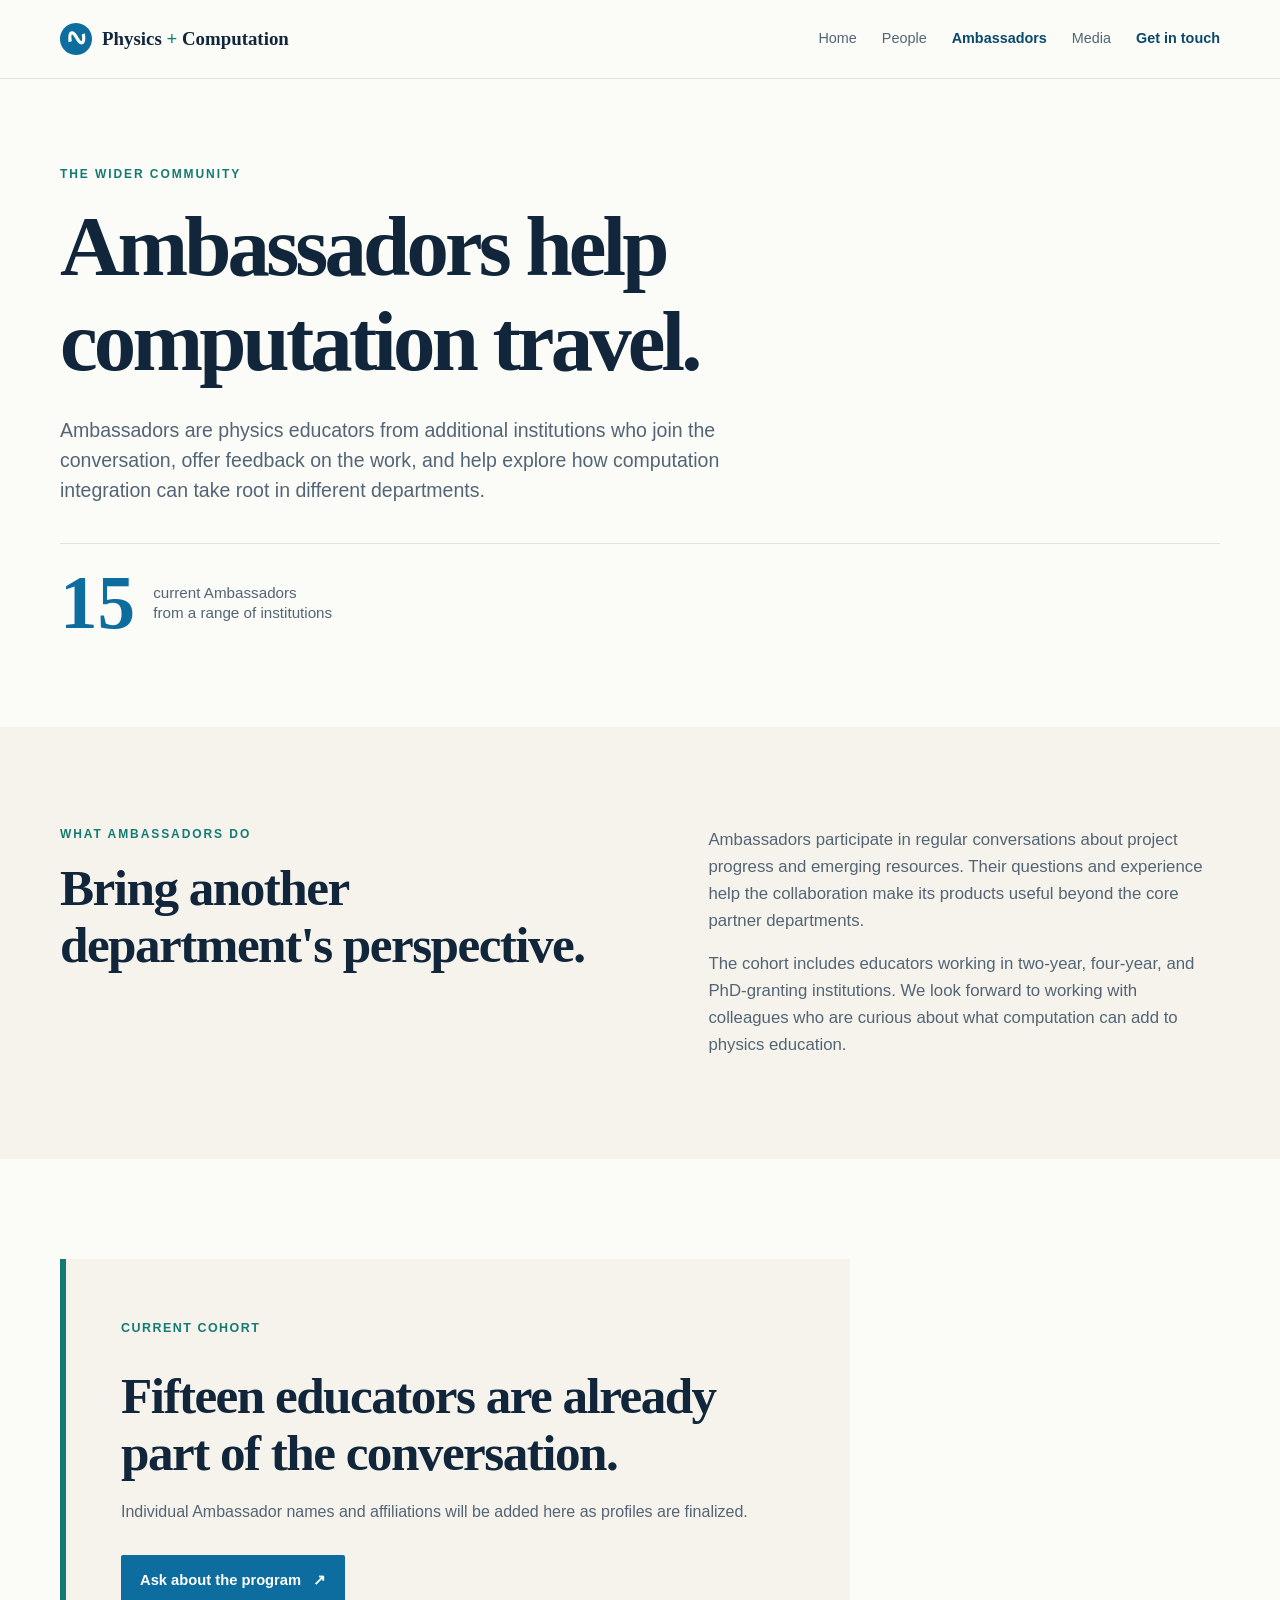
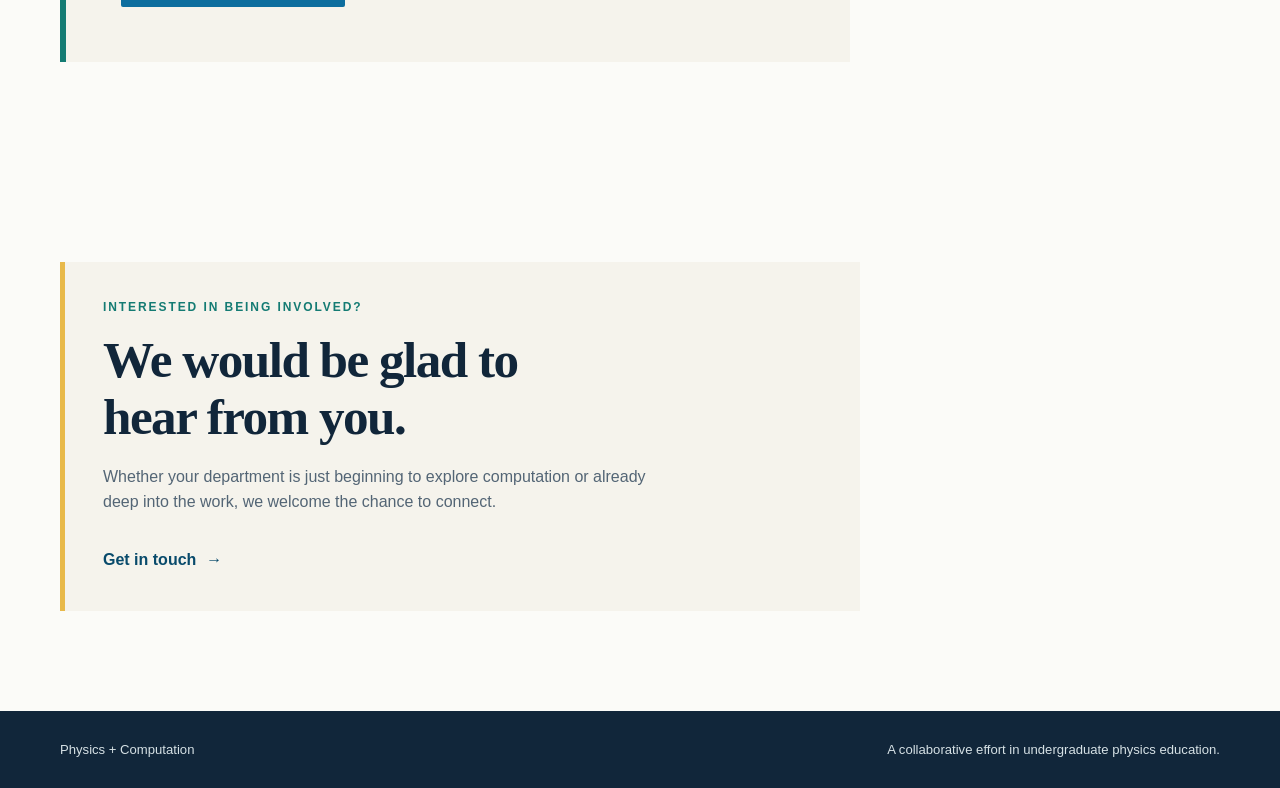
==== ambassadors.html @ f2058ac7 "Create Physics and Computation project website" ====
<!doctype html>
<html lang="en">
  <head>
    <meta charset="utf-8" />
    <meta name="viewport" content="width=device-width, initial-scale=1" />
    <meta name="description" content="Learn about the Ambassador cohort for the proposed Physics + Computation project." />
    <title>Ambassadors | Physics + Computation</title>
    <link rel="icon" href="favicon.svg" type="image/svg+xml" />
    <link rel="stylesheet" href="styles.css" />
  </head>
  <body>
    <header class="site-header">
      <div class="container nav-wrap">
        <a class="wordmark" href="index.html" aria-label="Physics and Computation home">
          <span class="wordmark-mark" aria-hidden="true">∿</span>
          <span>Physics <em>+</em> Computation</span>
        </a>
        <nav class="site-nav" aria-label="Primary navigation">
          <a href="index.html">Home</a>
          <a href="people.html">People</a>
          <a class="active" href="ambassadors.html">Ambassadors</a>
          <a href="media.html">Media</a>
          <a class="nav-contact" href="contact.html">Get in touch</a>
        </nav>
      </div>
    </header>

    <main>
      <section class="page-hero container ambassador-hero">
        <p class="eyebrow">The wider community</p>
        <h1>Ambassadors help computation travel.</h1>
        <p class="page-lede">Ambassadors are physics educators from additional institutions who join the conversation, offer feedback on the work, and help explore how computation integration can take root in different departments.</p>
        <div class="stat-line"><strong>15</strong><span>current Ambassadors<br />from a range of institutions</span></div>
      </section>

      <section class="section section-soft">
        <div class="container split-intro">
          <div>
            <p class="eyebrow">What Ambassadors do</p>
            <h2>Bring another department's perspective.</h2>
          </div>
          <div class="intro-copy">
            <p>Ambassadors participate in regular conversations about project progress and emerging resources. Their questions and experience help the collaboration make its products useful beyond the core partner departments.</p>
            <p>The cohort includes educators working in two-year, four-year, and PhD-granting institutions. We look forward to working with colleagues who are curious about what computation can add to physics education.</p>
          </div>
        </div>
      </section>

      <section class="section container">
        <div class="ambassador-panel">
          <span class="card-number">Current cohort</span>
          <h2>Fifteen educators are already part of the conversation.</h2>
          <p>Individual Ambassador names and affiliations will be added here as profiles are finalized.</p>
          <a class="button button-primary" href="contact.html">Ask about the program <span aria-hidden="true">↗</span></a>
        </div>
      </section>

      <section class="section container callout-section single-callout">
        <div class="callout callout-accent">
          <p class="eyebrow">Interested in being involved?</p>
          <h2>We would be glad to hear from you.</h2>
          <p>Whether your department is just beginning to explore computation or already deep into the work, we welcome the chance to connect.</p>
          <a class="text-link" href="contact.html">Get in touch <span aria-hidden="true">→</span></a>
        </div>
      </section>
    </main>

    <footer class="site-footer">
      <div class="container footer-wrap">
        <p>Physics + Computation</p>
        <p>A collaborative effort in undergraduate physics education.</p>
      </div>
    </footer>
  </body>
</html>
---- styles.css ----
:root {
  --ink: #11263a;
  --muted: #536575;
  --blue: #0d6d9e;
  --blue-deep: #084a6b;
  --teal: #147b73;
  --cream: #f5f3ec;
  --paper: #fbfbf8;
  --line: #dbe2e2;
  --gold: #e8b94a;
  --max: 1160px;
}

* { box-sizing: border-box; }

html { scroll-behavior: smooth; }

body {
  margin: 0;
  color: var(--ink);
  background: var(--paper);
  font-family: Arial, Helvetica, sans-serif;
  font-size: 16px;
  line-height: 1.6;
}

a { color: inherit; }

.container {
  width: min(var(--max), calc(100% - 48px));
  margin: 0 auto;
}

.site-header {
  position: relative;
  z-index: 2;
  background: rgba(251, 251, 248, 0.96);
  border-bottom: 1px solid var(--line);
}

.nav-wrap {
  display: flex;
  align-items: center;
  justify-content: space-between;
  gap: 32px;
  min-height: 78px;
}

.wordmark {
  display: inline-flex;
  align-items: center;
  gap: 10px;
  color: var(--ink);
  font-family: Georgia, "Times New Roman", serif;
  font-size: 1.18rem;
  font-weight: 700;
  text-decoration: none;
  white-space: nowrap;
}

.wordmark em { color: var(--teal); font-style: normal; }

.wordmark-mark {
  display: grid;
  width: 32px;
  height: 32px;
  place-items: center;
  color: var(--paper);
  background: var(--blue);
  border-radius: 50%;
  font-family: Georgia, "Times New Roman", serif;
  font-size: 1.7rem;
  line-height: 1;
  transform: rotate(-18deg);
}

.site-nav { display: flex; align-items: center; gap: 25px; font-size: 0.9rem; }
.site-nav a { color: var(--muted); text-decoration: none; }
.site-nav a:hover, .site-nav a.active { color: var(--blue-deep); }
.site-nav a.active { font-weight: 700; }
.site-nav .nav-contact { color: var(--blue-deep); font-weight: 700; }

.hero {
  display: grid;
  grid-template-columns: minmax(0, 1.05fr) minmax(360px, 0.95fr);
  align-items: center;
  gap: 72px;
  min-height: 610px;
  padding-top: 78px;
  padding-bottom: 88px;
}

.eyebrow {
  margin: 0 0 16px;
  color: var(--teal);
  font-size: 0.75rem;
  font-weight: 700;
  letter-spacing: 0.16em;
  line-height: 1.3;
  text-transform: uppercase;
}

h1, h2, h3, p { margin-top: 0; }
h1, h2, h3 { font-family: Georgia, "Times New Roman", serif; line-height: 1.12; }
h1 { max-width: 720px; margin-bottom: 26px; font-size: clamp(3.35rem, 6vw, 5.7rem); letter-spacing: -0.045em; }
h2 { margin-bottom: 18px; font-size: clamp(2.15rem, 4vw, 3.6rem); letter-spacing: -0.03em; }
h3 { margin-bottom: 12px; font-size: 1.45rem; }

.hero-lede, .page-lede {
  max-width: 650px;
  color: var(--muted);
  font-size: 1.22rem;
  line-height: 1.55;
}

.hero-actions { display: flex; flex-wrap: wrap; align-items: center; gap: 22px; margin-top: 34px; }
.button {
  display: inline-flex;
  align-items: center;
  gap: 12px;
  padding: 13px 18px;
  border: 1px solid transparent;
  border-radius: 2px;
  font-size: 0.92rem;
  font-weight: 700;
  text-decoration: none;
  transition: transform 160ms ease, background 160ms ease, color 160ms ease;
}
.button:hover { transform: translateY(-2px); }
.button-primary { color: white; background: var(--blue); }
.button-primary:hover { background: var(--blue-deep); }
.button-light { color: var(--ink); background: var(--gold); }
.button-light:hover { background: #f0c969; }
.text-link { display: inline-flex; align-items: center; gap: 10px; color: var(--blue-deep); font-weight: 700; text-decoration: none; }
.text-link:hover { color: var(--teal); }

.hero-art {
  position: relative;
  min-height: 420px;
  overflow: hidden;
  background: var(--cream);
  border-radius: 50% 50% 5px 5px;
}
.hero-art-grid {
  position: absolute;
  inset: 16% 10% 12%;
  opacity: 0.64;
  background-image: linear-gradient(rgba(13, 109, 158, 0.14) 1px, transparent 1px), linear-gradient(90deg, rgba(13, 109, 158, 0.14) 1px, transparent 1px);
  background-size: 32px 32px;
  transform: perspective(420px) rotateX(53deg) rotateZ(-12deg) scale(1.2);
}
.hero-art-orbit { position: absolute; border: 1px solid var(--blue); border-radius: 50%; transform: rotate(-24deg); }
.orbit-one { width: 300px; height: 145px; top: 105px; left: 55px; }
.orbit-two { width: 335px; height: 180px; top: 124px; left: 30px; border-color: var(--teal); transform: rotate(38deg); }
.hero-art-dot { position: absolute; width: 13px; height: 13px; background: var(--gold); border: 3px solid var(--paper); border-radius: 50%; box-shadow: 0 0 0 1px var(--blue); }
.dot-one { top: 155px; right: 86px; }
.dot-two { top: 270px; left: 92px; background: var(--teal); }
.dot-three { bottom: 78px; right: 138px; }
.hero-art-label { position: absolute; right: 46px; bottom: 45px; color: var(--blue-deep); font-family: Georgia, "Times New Roman", serif; font-size: 1.35rem; line-height: 1.35; }

.section { padding-top: 100px; padding-bottom: 100px; }
.section-soft { background: var(--cream); }
.section-dark { color: white; background: var(--ink); }
.section-dark .eyebrow { color: var(--gold); }
.section-dark h2 { color: white; }
.split-intro, .impact-row, .media-summary-row { display: grid; grid-template-columns: minmax(0, 1fr) minmax(0, 0.9fr); gap: 80px; align-items: start; }
.split-intro h2, .impact-row h2, .media-summary-row h2 { max-width: 530px; }
.intro-copy, .impact-copy, .media-summary-row > div:last-child { color: var(--muted); font-size: 1.05rem; }
.intro-copy p:last-child, .impact-copy p:last-child { margin-bottom: 0; }
.section-dark .impact-copy { color: #d7e1e5; }
.section-heading { display: flex; align-items: end; justify-content: space-between; gap: 50px; margin-bottom: 42px; }
.section-heading h2 { max-width: 650px; margin-bottom: 0; }
.section-note { max-width: 320px; margin-bottom: 4px; color: var(--muted); font-size: 0.95rem; }
.compact-heading { align-items: start; }

.product-grid { display: grid; grid-template-columns: repeat(3, 1fr); gap: 18px; }
.product-card { min-height: 260px; padding: 28px; border-top: 3px solid var(--blue); background: white; box-shadow: 0 12px 32px rgba(17, 38, 58, 0.06); }
.product-card:nth-child(2) { border-top-color: var(--teal); }
.product-card:nth-child(3) { border-top-color: var(--gold); }
.product-card p, .institution-card p { margin-bottom: 0; color: var(--muted); }
.card-number { display: inline-block; margin-bottom: 28px; color: var(--teal); font-size: 0.78rem; font-weight: 700; letter-spacing: 0.12em; text-transform: uppercase; }
.section-dark .button { margin-top: 26px; }

.callout-section { display: grid; grid-template-columns: 1.15fr 0.85fr; gap: 18px; }
.callout, .summary-link { padding: 38px; background: var(--cream); }
.callout h2 { max-width: 480px; }
.callout p:not(.eyebrow), .summary-link h3 { max-width: 570px; color: var(--muted); }
.callout .text-link, .summary-link .text-link { margin-top: 16px; }
.summary-link { background: #e9f0ee; }
.summary-link h3 { color: var(--ink); font-size: 1.6rem; }
.single-callout { display: block; }
.single-callout .callout { max-width: 800px; }
.callout-accent { border-left: 5px solid var(--gold); }

.page-hero { padding-top: 88px; padding-bottom: 90px; }
.page-hero h1, .contact-hero h1 { max-width: 760px; font-size: clamp(3.1rem, 7vw, 5.3rem); }
.page-hero .page-lede { max-width: 660px; margin-bottom: 0; }

.leadership-grid { display: grid; grid-template-columns: repeat(3, 1fr); gap: 1px; overflow: hidden; background: var(--line); border: 1px solid var(--line); }
.leadership-item { min-height: 120px; padding: 22px; background: var(--paper); }
.leadership-item strong { display: block; margin-bottom: 5px; font-family: Georgia, "Times New Roman", serif; font-size: 1.12rem; }
.leadership-item span { display: block; color: var(--muted); font-size: 0.86rem; line-height: 1.4; }
.institution-grid { display: grid; grid-template-columns: repeat(3, 1fr); gap: 18px; }
.institution-card { min-height: 160px; padding: 24px; border: 1px solid var(--line); background: white; }
.institution-card h3 { font-size: 1.25rem; }
.institution-card p { font-size: 0.95rem; }

.stat-line { display: flex; align-items: center; gap: 18px; margin-top: 38px; padding-top: 25px; border-top: 1px solid var(--line); }
.stat-line strong { color: var(--blue); font-family: Georgia, "Times New Roman", serif; font-size: 4.7rem; line-height: 0.9; }
.stat-line span { color: var(--muted); font-size: 0.95rem; line-height: 1.35; }
.ambassador-panel { max-width: 790px; padding: 55px; background: var(--cream); border-left: 6px solid var(--teal); }
.ambassador-panel h2 { max-width: 600px; }
.ambassador-panel p { max-width: 640px; color: var(--muted); }
.ambassador-panel .button { margin-top: 14px; }

.media-empty { display: grid; grid-template-columns: 116px 1fr; gap: 36px; align-items: center; max-width: 850px; min-height: 280px; padding: 42px; border: 1px dashed #aebfc1; background: var(--cream); }
.media-empty-mark { display: grid; width: 92px; height: 92px; place-items: center; color: white; background: var(--blue); border-radius: 50%; font-size: 1.5rem; }
.media-empty h2 { margin-bottom: 13px; }
.media-empty p:not(.eyebrow) { max-width: 570px; margin-bottom: 0; color: var(--muted); }
.media-summary-row .button { margin-top: 20px; }

.contact-hero { min-height: 620px; padding-top: 120px; padding-bottom: 120px; }
.contact-hero .page-lede { max-width: 650px; }
.contact-email { display: inline-flex; gap: 16px; align-items: center; margin-top: 28px; padding-bottom: 6px; border-bottom: 2px solid var(--gold); color: var(--blue-deep); font-family: Georgia, "Times New Roman", serif; font-size: clamp(1.3rem, 3vw, 2rem); font-weight: 700; text-decoration: none; }
.contact-email:hover { color: var(--teal); }

.site-footer { padding: 28px 0; color: #d6e1e5; background: var(--ink); font-size: 0.82rem; }
.footer-wrap { display: flex; justify-content: space-between; gap: 24px; }
.footer-wrap p { margin-bottom: 0; }

@media (max-width: 860px) {
  .nav-wrap { align-items: flex-start; flex-direction: column; gap: 14px; padding-top: 18px; padding-bottom: 20px; }
  .site-nav { flex-wrap: wrap; gap: 10px 18px; }
  .hero { grid-template-columns: 1fr; gap: 42px; min-height: 0; padding-top: 72px; }
  .hero-art { min-height: 340px; max-width: 620px; width: 100%; }
  .split-intro, .impact-row, .media-summary-row { grid-template-columns: 1fr; gap: 28px; }
  .section-heading { display: block; }
  .section-note { margin-top: 18px; }
  .product-grid, .institution-grid { grid-template-columns: repeat(2, 1fr); }
  .leadership-grid { grid-template-columns: repeat(2, 1fr); }
  .callout-section { grid-template-columns: 1fr; }
}

@media (max-width: 560px) {
  .container { width: min(var(--max), calc(100% - 32px)); }
  .wordmark { font-size: 1.05rem; }
  h1 { font-size: 3.1rem; }
  h2 { font-size: 2.35rem; }
  .hero { padding-top: 58px; padding-bottom: 62px; }
  .hero-art { min-height: 275px; }
  .orbit-one { width: 220px; height: 110px; top: 78px; left: 34px; }
  .orbit-two { width: 250px; height: 125px; top: 92px; left: 20px; }
  .hero-art-label { right: 22px; bottom: 28px; font-size: 1.05rem; }
  .section, .page-hero, .contact-hero { padding-top: 68px; padding-bottom: 68px; }
  .product-grid, .institution-grid, .leadership-grid { grid-template-columns: 1fr; }
  .callout, .summary-link, .ambassador-panel, .media-empty { padding: 28px; }
  .media-empty { grid-template-columns: 1fr; gap: 24px; }
  .footer-wrap { flex-direction: column; gap: 5px; }
}
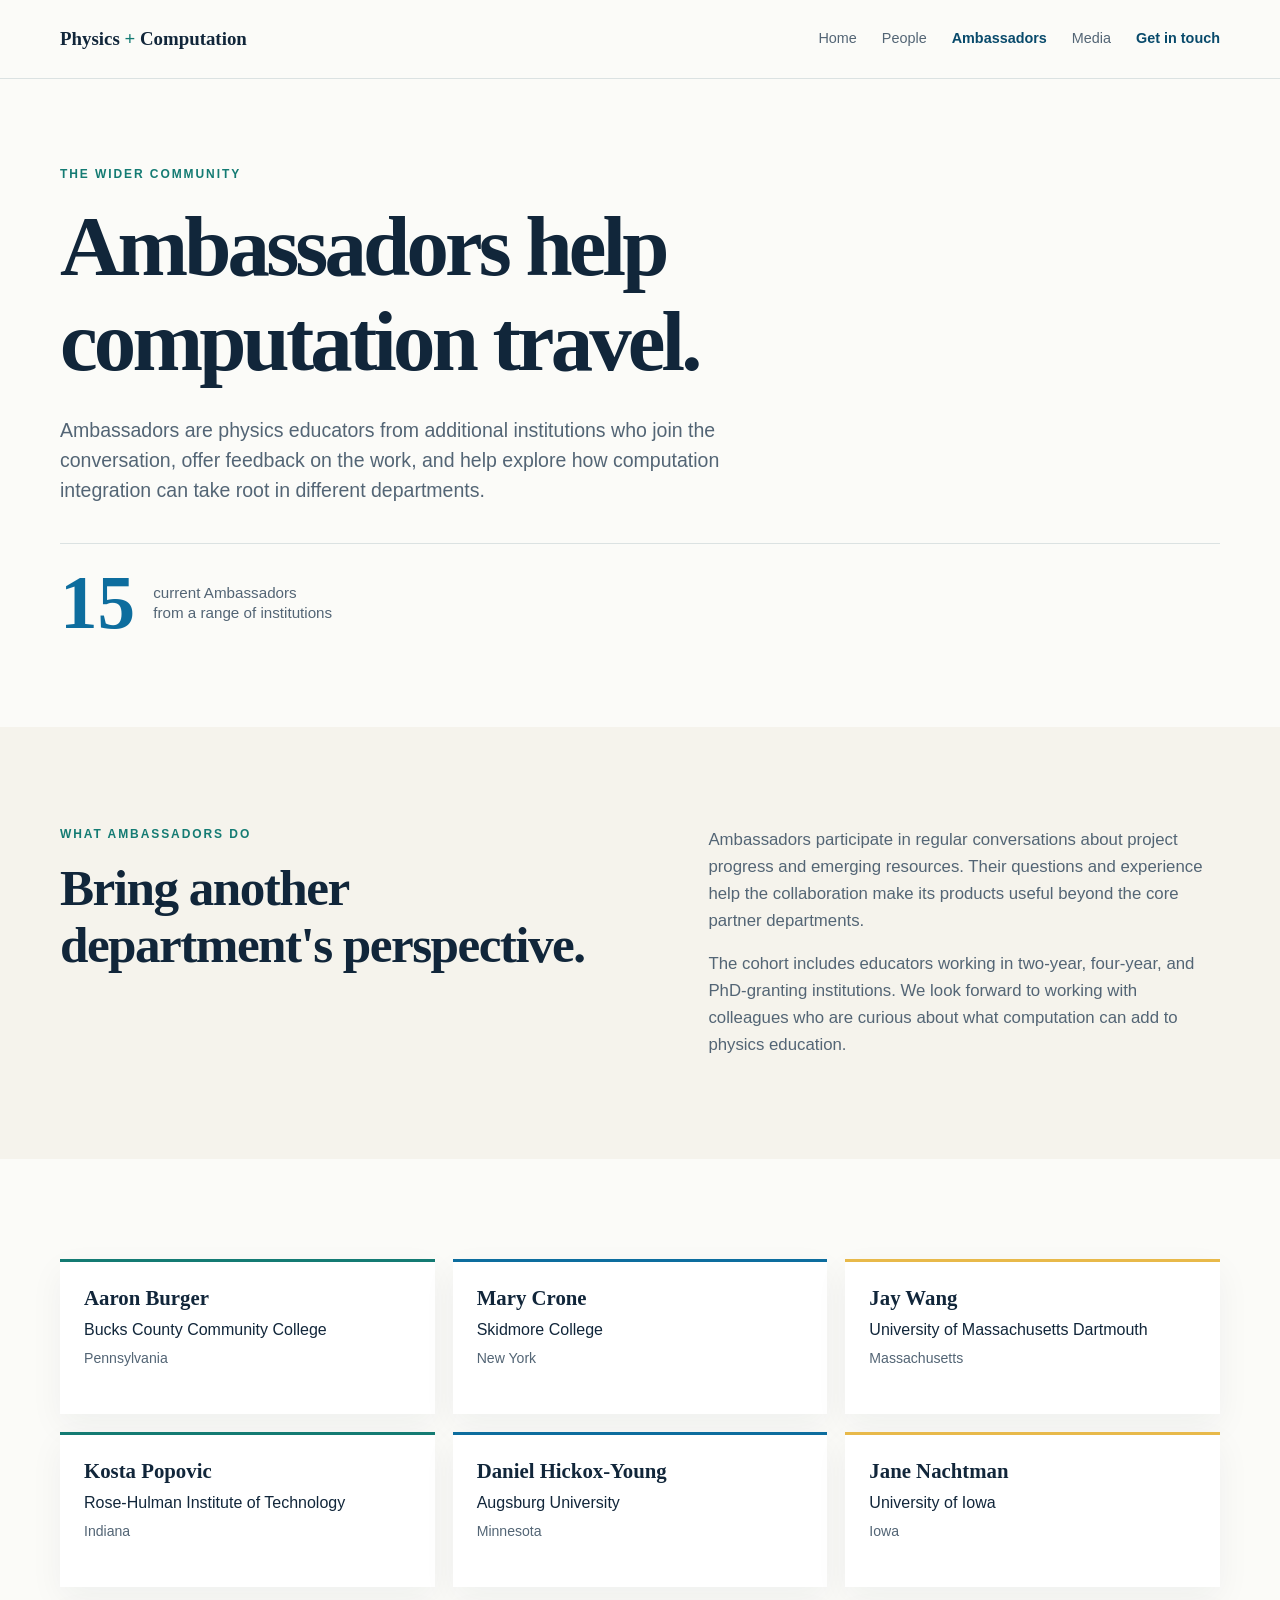
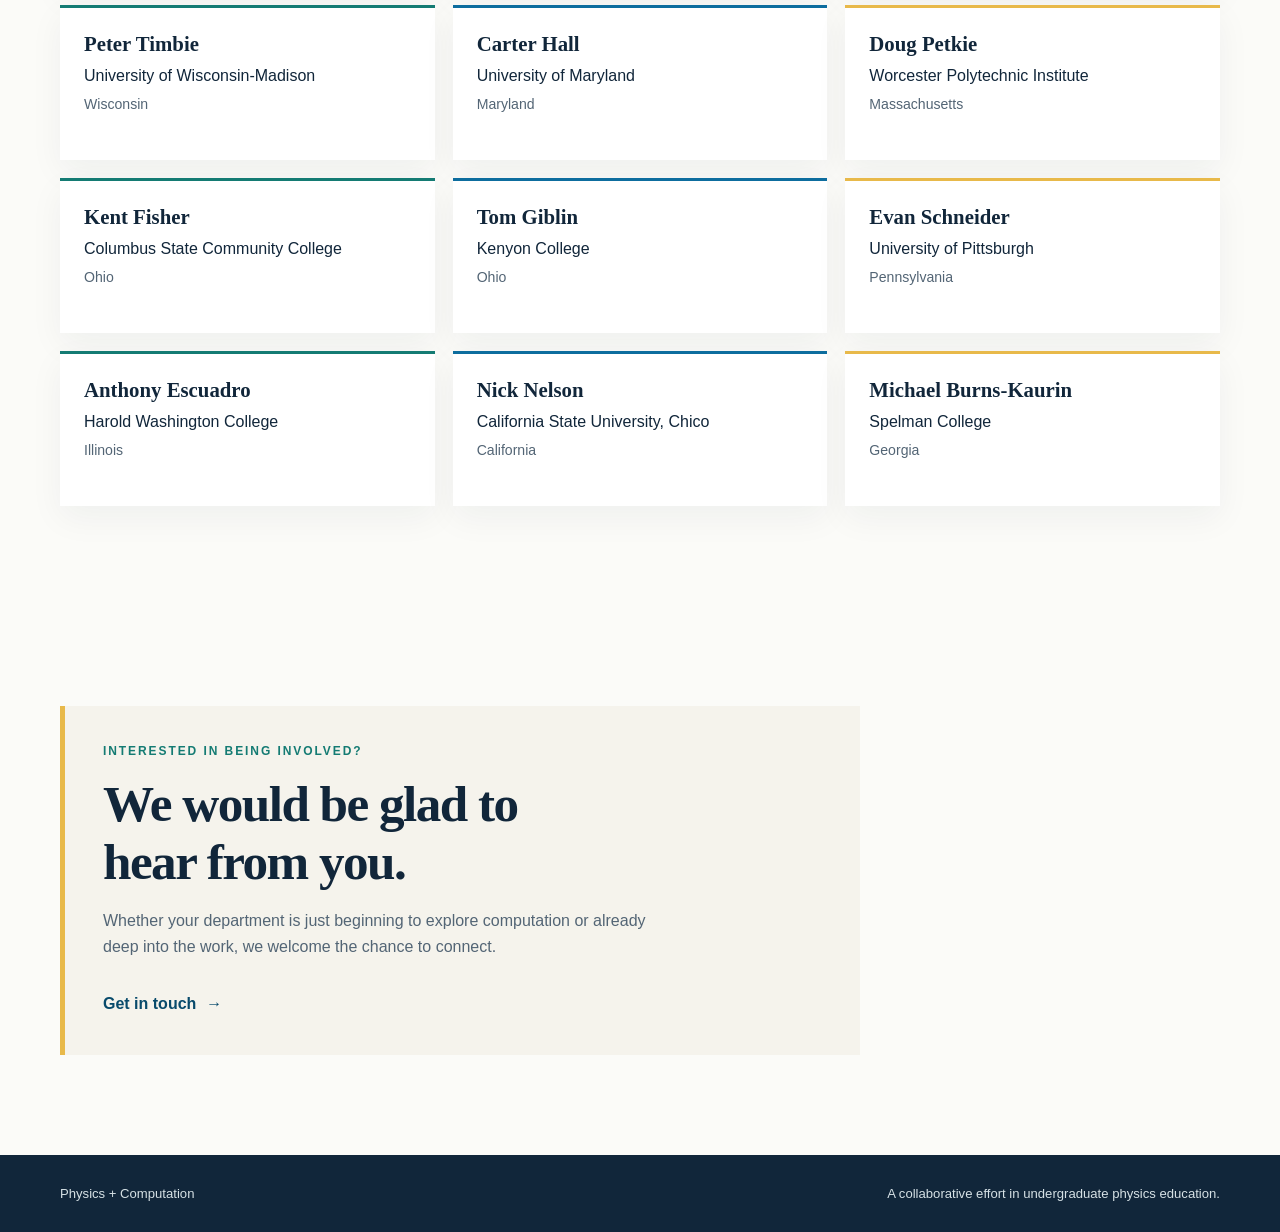
==== commit d9f355ed: "Refine homepage and add project people" ====
--- a/ambassadors.html
+++ b/ambassadors.html
@@ -12,7 +12,6 @@
     <header class="site-header">
       <div class="container nav-wrap">
         <a class="wordmark" href="index.html" aria-label="Physics and Computation home">
-          <span class="wordmark-mark" aria-hidden="true">∿</span>
           <span>Physics <em>+</em> Computation</span>
         </a>
         <nav class="site-nav" aria-label="Primary navigation">
@@ -47,11 +46,22 @@
       </section>
 
       <section class="section container">
-        <div class="ambassador-panel">
-          <span class="card-number">Current cohort</span>
-          <h2>Fifteen educators are already part of the conversation.</h2>
-          <p>Individual Ambassador names and affiliations will be added here as profiles are finalized.</p>
-          <a class="button button-primary" href="contact.html">Ask about the program <span aria-hidden="true">↗</span></a>
+        <div class="ambassador-list">
+          <article class="ambassador-card"><h3>Aaron Burger</h3><p>Bucks County Community College</p><span>Pennsylvania</span></article>
+          <article class="ambassador-card"><h3>Mary Crone</h3><p>Skidmore College</p><span>New York</span></article>
+          <article class="ambassador-card"><h3>Jay Wang</h3><p>University of Massachusetts Dartmouth</p><span>Massachusetts</span></article>
+          <article class="ambassador-card"><h3>Kosta Popovic</h3><p>Rose-Hulman Institute of Technology</p><span>Indiana</span></article>
+          <article class="ambassador-card"><h3>Daniel Hickox-Young</h3><p>Augsburg University</p><span>Minnesota</span></article>
+          <article class="ambassador-card"><h3>Jane Nachtman</h3><p>University of Iowa</p><span>Iowa</span></article>
+          <article class="ambassador-card"><h3>Peter Timbie</h3><p>University of Wisconsin-Madison</p><span>Wisconsin</span></article>
+          <article class="ambassador-card"><h3>Carter Hall</h3><p>University of Maryland</p><span>Maryland</span></article>
+          <article class="ambassador-card"><h3>Doug Petkie</h3><p>Worcester Polytechnic Institute</p><span>Massachusetts</span></article>
+          <article class="ambassador-card"><h3>Kent Fisher</h3><p>Columbus State Community College</p><span>Ohio</span></article>
+          <article class="ambassador-card"><h3>Tom Giblin</h3><p>Kenyon College</p><span>Ohio</span></article>
+          <article class="ambassador-card"><h3>Evan Schneider</h3><p>University of Pittsburgh</p><span>Pennsylvania</span></article>
+          <article class="ambassador-card"><h3>Anthony Escuadro</h3><p>Harold Washington College</p><span>Illinois</span></article>
+          <article class="ambassador-card"><h3>Nick Nelson</h3><p>California State University, Chico</p><span>California</span></article>
+          <article class="ambassador-card"><h3>Michael Burns-Kaurin</h3><p>Spelman College</p><span>Georgia</span></article>
         </div>
       </section>
 
--- a/styles.css
+++ b/styles.css
@@ -60,20 +60,6 @@
 
 .wordmark em { color: var(--teal); font-style: normal; }
 
-.wordmark-mark {
-  display: grid;
-  width: 32px;
-  height: 32px;
-  place-items: center;
-  color: var(--paper);
-  background: var(--blue);
-  border-radius: 50%;
-  font-family: Georgia, "Times New Roman", serif;
-  font-size: 1.7rem;
-  line-height: 1;
-  transform: rotate(-18deg);
-}
-
 .site-nav { display: flex; align-items: center; gap: 25px; font-size: 0.9rem; }
 .site-nav a { color: var(--muted); text-decoration: none; }
 .site-nav a:hover, .site-nav a.active { color: var(--blue-deep); }
@@ -105,6 +91,9 @@
 h1 { max-width: 720px; margin-bottom: 26px; font-size: clamp(3.35rem, 6vw, 5.7rem); letter-spacing: -0.045em; }
 h2 { margin-bottom: 18px; font-size: clamp(2.15rem, 4vw, 3.6rem); letter-spacing: -0.03em; }
 h3 { margin-bottom: 12px; font-size: 1.45rem; }
+
+.hero h1 { max-width: 620px; font-size: clamp(3rem, 4.5vw, 4.45rem); }
+.opportunity-heading { max-width: 600px; font-size: clamp(2rem, 3.2vw, 2.8rem); }
 
 .hero-lede, .page-lede {
   max-width: 650px;
@@ -196,10 +185,14 @@
 .page-hero h1, .contact-hero h1 { max-width: 760px; font-size: clamp(3.1rem, 7vw, 5.3rem); }
 .page-hero .page-lede { max-width: 660px; margin-bottom: 0; }
 
-.leadership-grid { display: grid; grid-template-columns: repeat(3, 1fr); gap: 1px; overflow: hidden; background: var(--line); border: 1px solid var(--line); }
-.leadership-item { min-height: 120px; padding: 22px; background: var(--paper); }
-.leadership-item strong { display: block; margin-bottom: 5px; font-family: Georgia, "Times New Roman", serif; font-size: 1.12rem; }
-.leadership-item span { display: block; color: var(--muted); font-size: 0.86rem; line-height: 1.4; }
+.leadership-grid { display: grid; grid-template-columns: repeat(3, 1fr); gap: 18px; }
+.leadership-card { overflow: hidden; border: 1px solid var(--line); background: var(--paper); }
+.leadership-card img { display: block; width: 100%; aspect-ratio: 1 / 1; object-fit: cover; object-position: center top; background: var(--cream); }
+.leadership-card-copy { min-height: 126px; padding: 18px; }
+.leadership-card strong { display: block; margin-bottom: 5px; font-family: Georgia, "Times New Roman", serif; font-size: 1.12rem; }
+.leadership-card span { display: block; color: var(--muted); font-size: 0.86rem; line-height: 1.4; }
+.leadership-card a { display: inline-block; margin-top: 12px; color: var(--blue-deep); font-size: 0.78rem; font-weight: 700; text-decoration: none; }
+.leadership-card a:hover { color: var(--teal); }
 .institution-grid { display: grid; grid-template-columns: repeat(3, 1fr); gap: 18px; }
 .institution-card { min-height: 160px; padding: 24px; border: 1px solid var(--line); background: white; }
 .institution-card h3 { font-size: 1.25rem; }
@@ -212,6 +205,13 @@
 .ambassador-panel h2 { max-width: 600px; }
 .ambassador-panel p { max-width: 640px; color: var(--muted); }
 .ambassador-panel .button { margin-top: 14px; }
+.ambassador-list { display: grid; grid-template-columns: repeat(3, 1fr); gap: 18px; }
+.ambassador-card { min-height: 155px; padding: 24px; border-top: 3px solid var(--teal); background: white; box-shadow: 0 12px 32px rgba(17, 38, 58, 0.05); }
+.ambassador-card:nth-child(3n + 2) { border-top-color: var(--blue); }
+.ambassador-card:nth-child(3n + 3) { border-top-color: var(--gold); }
+.ambassador-card h3 { margin-bottom: 10px; font-size: 1.3rem; }
+.ambassador-card p { margin-bottom: 4px; color: var(--ink); line-height: 1.4; }
+.ambassador-card span { color: var(--muted); font-size: 0.88rem; }
 
 .media-empty { display: grid; grid-template-columns: 116px 1fr; gap: 36px; align-items: center; max-width: 850px; min-height: 280px; padding: 42px; border: 1px dashed #aebfc1; background: var(--cream); }
 .media-empty-mark { display: grid; width: 92px; height: 92px; place-items: center; color: white; background: var(--blue); border-radius: 50%; font-size: 1.5rem; }
@@ -236,7 +236,7 @@
   .split-intro, .impact-row, .media-summary-row { grid-template-columns: 1fr; gap: 28px; }
   .section-heading { display: block; }
   .section-note { margin-top: 18px; }
-  .product-grid, .institution-grid { grid-template-columns: repeat(2, 1fr); }
+  .product-grid, .institution-grid, .ambassador-list { grid-template-columns: repeat(2, 1fr); }
   .leadership-grid { grid-template-columns: repeat(2, 1fr); }
   .callout-section { grid-template-columns: 1fr; }
 }
@@ -252,9 +252,8 @@
   .orbit-two { width: 250px; height: 125px; top: 92px; left: 20px; }
   .hero-art-label { right: 22px; bottom: 28px; font-size: 1.05rem; }
   .section, .page-hero, .contact-hero { padding-top: 68px; padding-bottom: 68px; }
-  .product-grid, .institution-grid, .leadership-grid { grid-template-columns: 1fr; }
+  .product-grid, .institution-grid, .leadership-grid, .ambassador-list { grid-template-columns: 1fr; }
   .callout, .summary-link, .ambassador-panel, .media-empty { padding: 28px; }
   .media-empty { grid-template-columns: 1fr; gap: 24px; }
   .footer-wrap { flex-direction: column; gap: 5px; }
 }
-
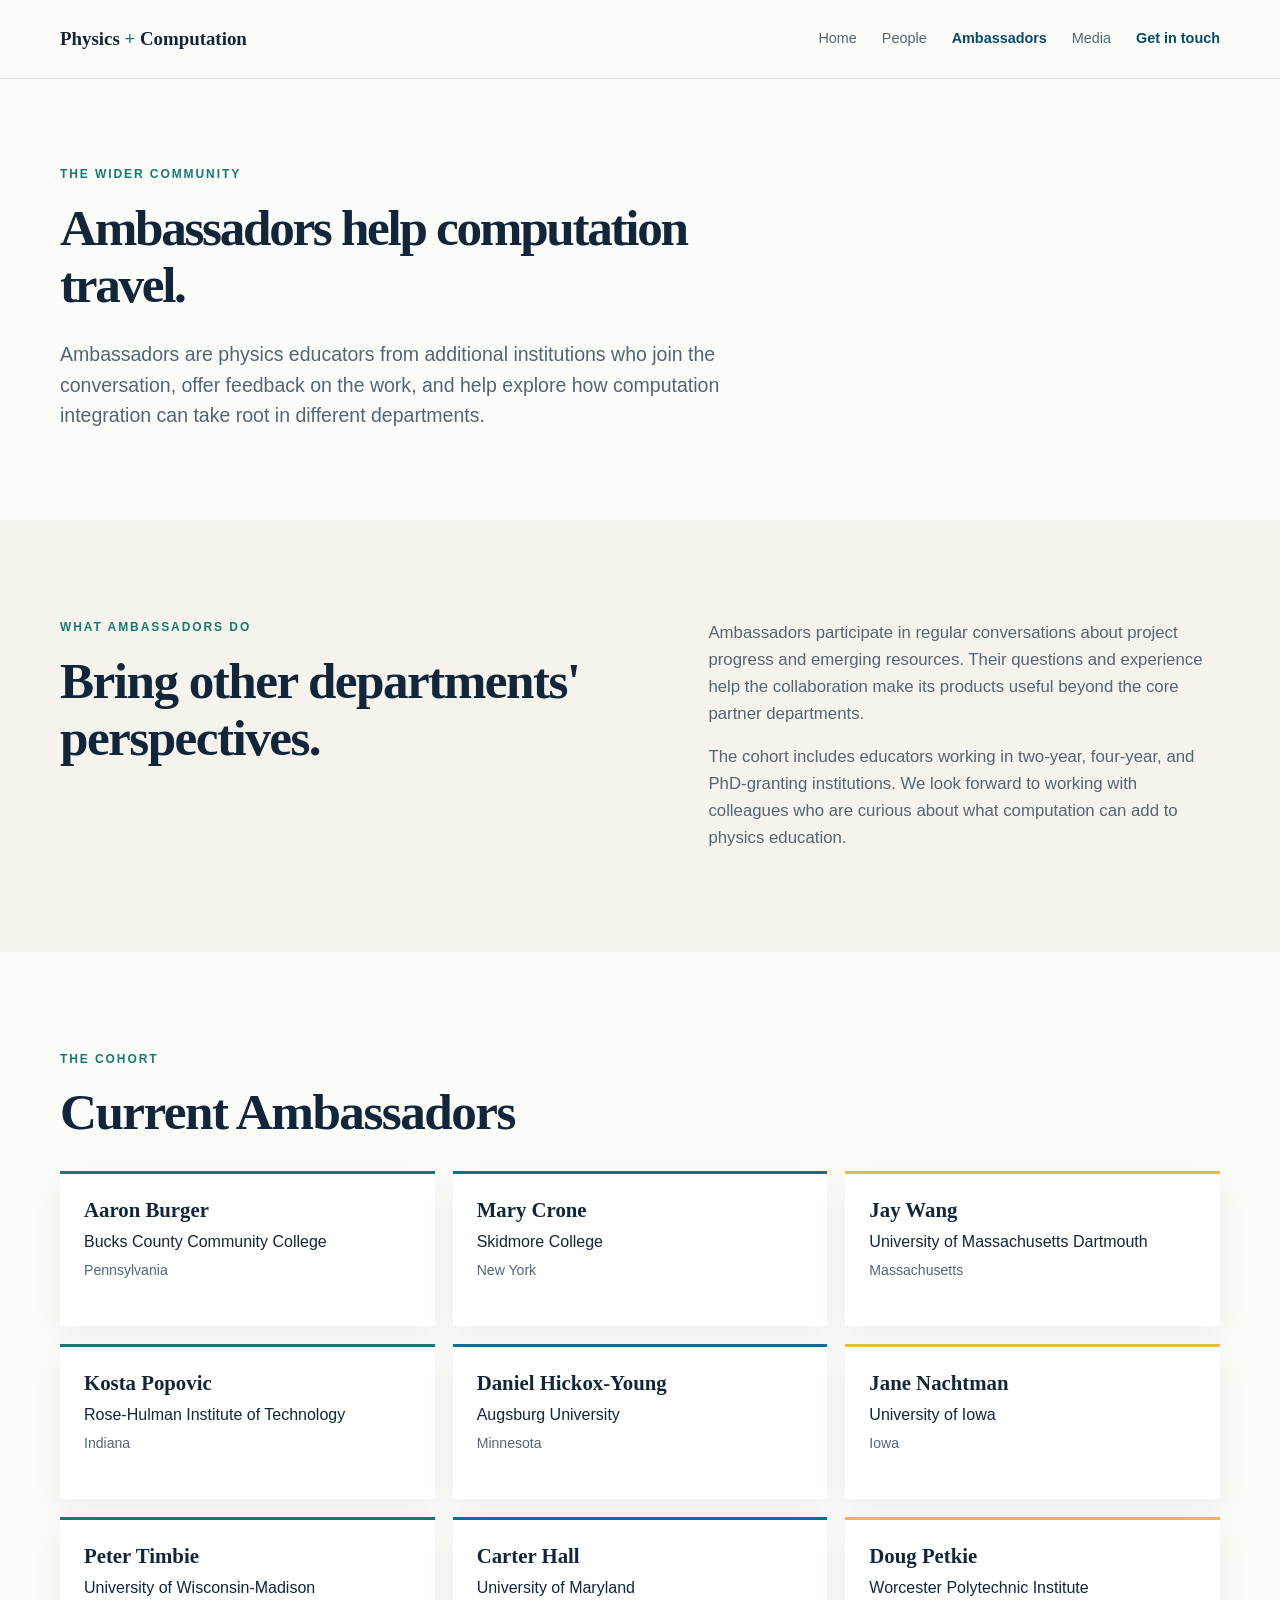
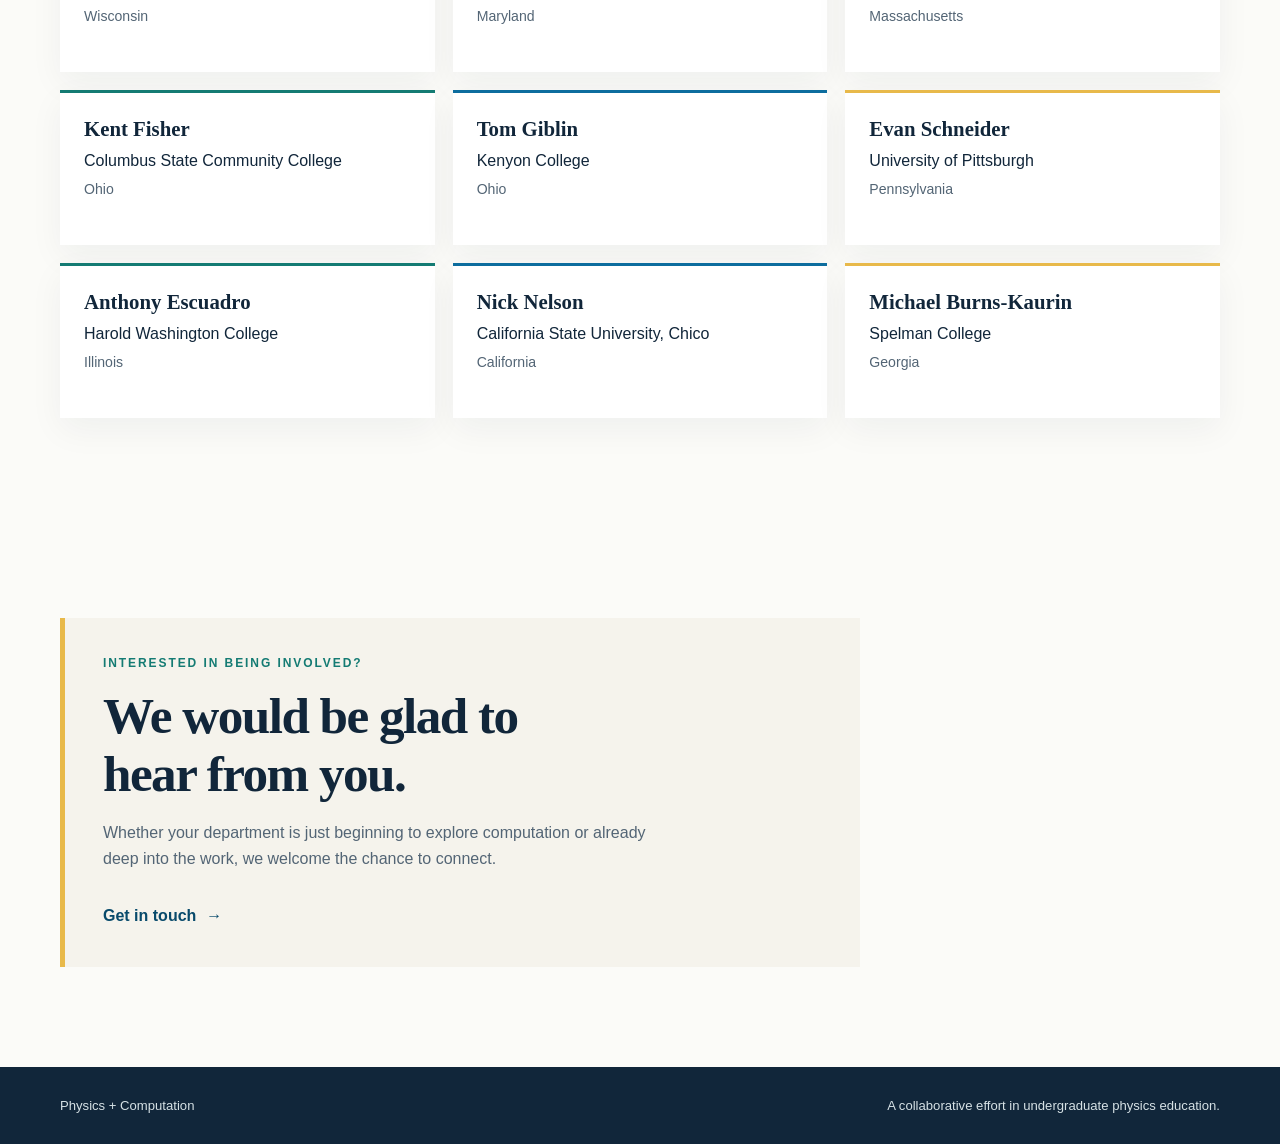
==== commit 170254ed: "Polish people and ambassador pages" ====
--- a/ambassadors.html
+++ b/ambassadors.html
@@ -29,14 +29,13 @@
         <p class="eyebrow">The wider community</p>
         <h1>Ambassadors help computation travel.</h1>
         <p class="page-lede">Ambassadors are physics educators from additional institutions who join the conversation, offer feedback on the work, and help explore how computation integration can take root in different departments.</p>
-        <div class="stat-line"><strong>15</strong><span>current Ambassadors<br />from a range of institutions</span></div>
       </section>
 
       <section class="section section-soft">
         <div class="container split-intro">
           <div>
             <p class="eyebrow">What Ambassadors do</p>
-            <h2>Bring another department's perspective.</h2>
+            <h2>Bring other departments' perspectives.</h2>
           </div>
           <div class="intro-copy">
             <p>Ambassadors participate in regular conversations about project progress and emerging resources. Their questions and experience help the collaboration make its products useful beyond the core partner departments.</p>
@@ -46,6 +45,12 @@
       </section>
 
       <section class="section container">
+        <div class="section-heading compact-heading ambassador-list-heading">
+          <div>
+            <p class="eyebrow">The cohort</p>
+            <h2>Current Ambassadors</h2>
+          </div>
+        </div>
         <div class="ambassador-list">
           <article class="ambassador-card"><h3>Aaron Burger</h3><p>Bucks County Community College</p><span>Pennsylvania</span></article>
           <article class="ambassador-card"><h3>Mary Crone</h3><p>Skidmore College</p><span>New York</span></article>
--- a/styles.css
+++ b/styles.css
@@ -183,29 +183,29 @@
 
 .page-hero { padding-top: 88px; padding-bottom: 90px; }
 .page-hero h1, .contact-hero h1 { max-width: 760px; font-size: clamp(3.1rem, 7vw, 5.3rem); }
+.ambassador-hero h1 { max-width: 650px; font-size: clamp(2.4rem, 4vw, 3.7rem); }
 .page-hero .page-lede { max-width: 660px; margin-bottom: 0; }
 
 .leadership-grid { display: grid; grid-template-columns: repeat(3, 1fr); gap: 18px; }
 .leadership-card { overflow: hidden; border: 1px solid var(--line); background: var(--paper); }
 .leadership-card img { display: block; width: 100%; aspect-ratio: 1 / 1; object-fit: cover; object-position: center top; background: var(--cream); }
 .leadership-card-copy { min-height: 126px; padding: 18px; }
-.leadership-card strong { display: block; margin-bottom: 5px; font-family: Georgia, "Times New Roman", serif; font-size: 1.12rem; }
-.leadership-card span { display: block; color: var(--muted); font-size: 0.86rem; line-height: 1.4; }
-.leadership-card a { display: inline-block; margin-top: 12px; color: var(--blue-deep); font-size: 0.78rem; font-weight: 700; text-decoration: none; }
-.leadership-card a:hover { color: var(--teal); }
+.leadership-name { display: inline-block; margin-bottom: 5px; color: var(--ink); font-family: Georgia, "Times New Roman", serif; font-size: 1.12rem; font-weight: 700; text-decoration: none; }
+.leadership-name span { display: inline; margin-left: 3px; color: var(--blue); font-family: Arial, Helvetica, sans-serif; font-size: 0.78rem; }
+.leadership-name:hover { color: var(--blue); }
+.leadership-card img.portrait-photo { object-fit: contain; object-position: center; }
+.leadership-card-copy > span { display: block; color: var(--muted); font-size: 0.86rem; line-height: 1.4; }
 .institution-grid { display: grid; grid-template-columns: repeat(3, 1fr); gap: 18px; }
 .institution-card { min-height: 160px; padding: 24px; border: 1px solid var(--line); background: white; }
 .institution-card h3 { font-size: 1.25rem; }
 .institution-card p { font-size: 0.95rem; }
 
-.stat-line { display: flex; align-items: center; gap: 18px; margin-top: 38px; padding-top: 25px; border-top: 1px solid var(--line); }
-.stat-line strong { color: var(--blue); font-family: Georgia, "Times New Roman", serif; font-size: 4.7rem; line-height: 0.9; }
-.stat-line span { color: var(--muted); font-size: 0.95rem; line-height: 1.35; }
 .ambassador-panel { max-width: 790px; padding: 55px; background: var(--cream); border-left: 6px solid var(--teal); }
 .ambassador-panel h2 { max-width: 600px; }
 .ambassador-panel p { max-width: 640px; color: var(--muted); }
 .ambassador-panel .button { margin-top: 14px; }
 .ambassador-list { display: grid; grid-template-columns: repeat(3, 1fr); gap: 18px; }
+.ambassador-list-heading { margin-bottom: 30px; }
 .ambassador-card { min-height: 155px; padding: 24px; border-top: 3px solid var(--teal); background: white; box-shadow: 0 12px 32px rgba(17, 38, 58, 0.05); }
 .ambassador-card:nth-child(3n + 2) { border-top-color: var(--blue); }
 .ambassador-card:nth-child(3n + 3) { border-top-color: var(--gold); }
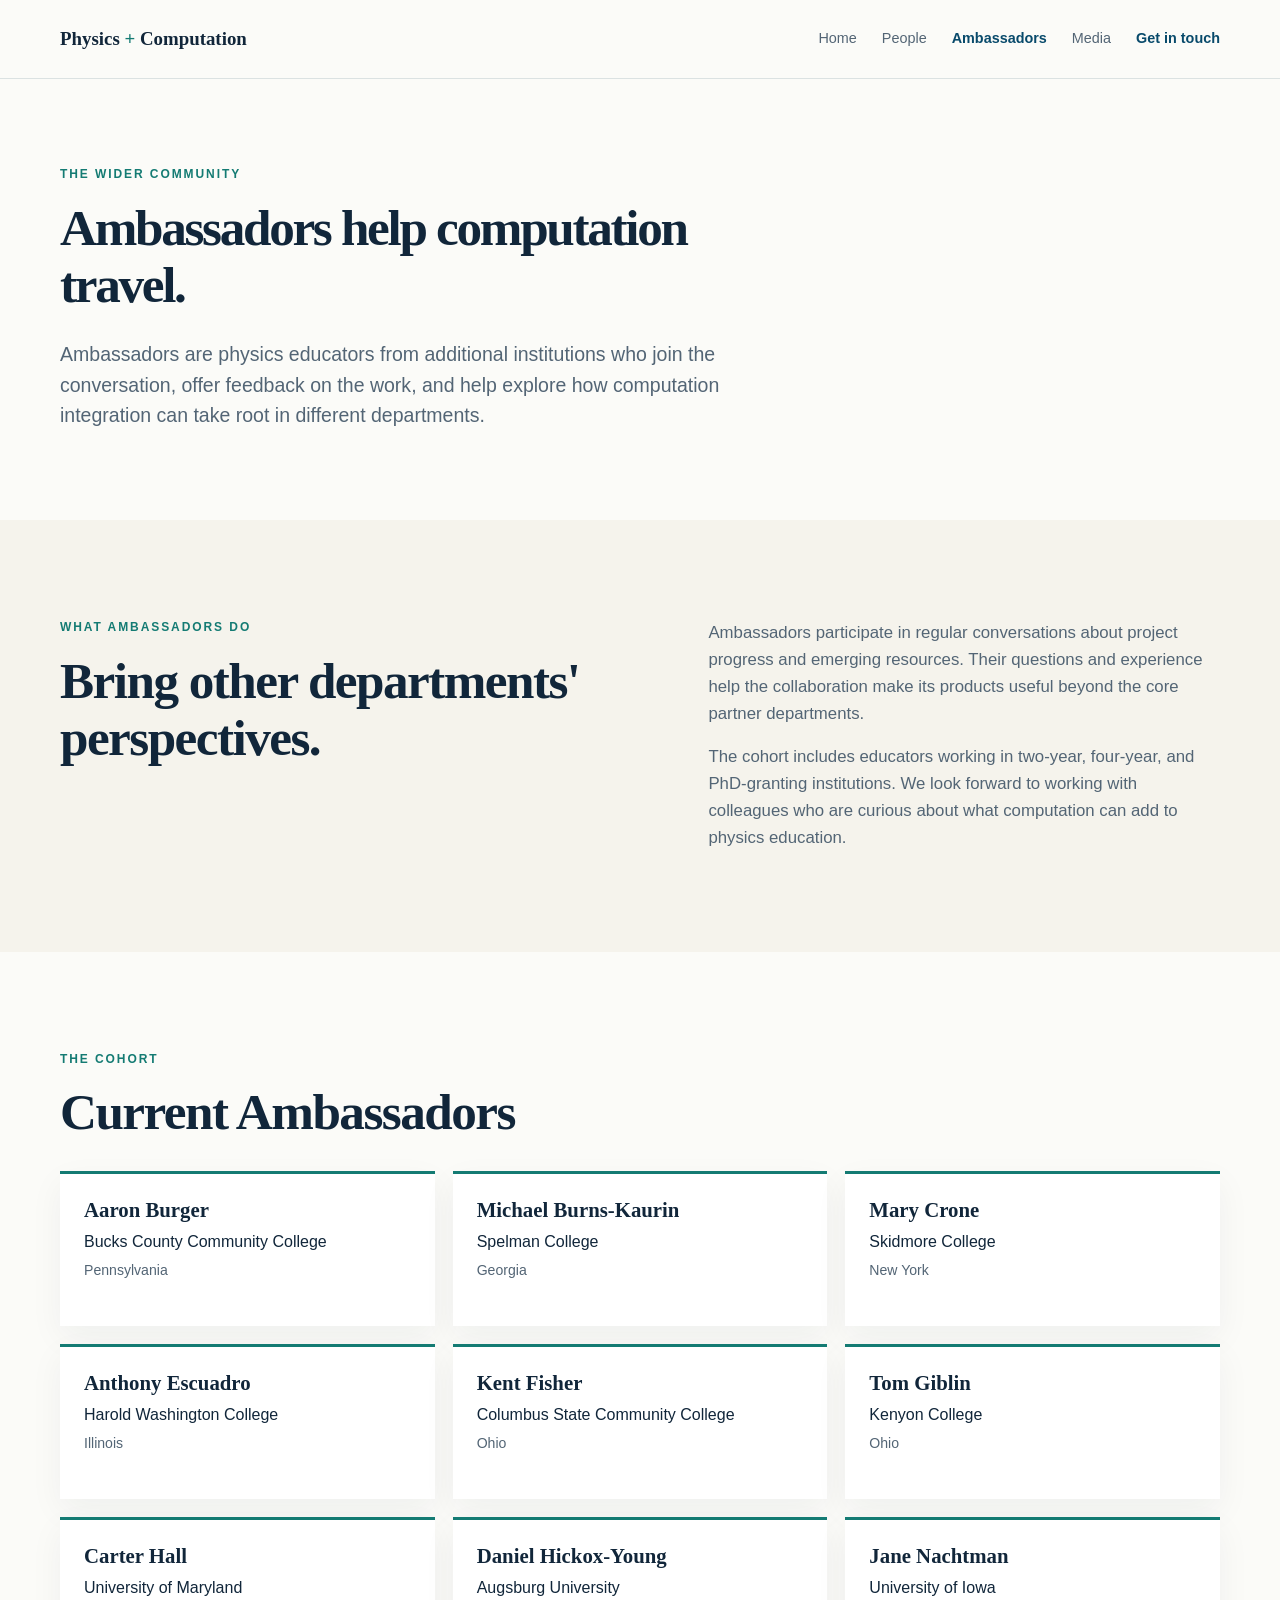
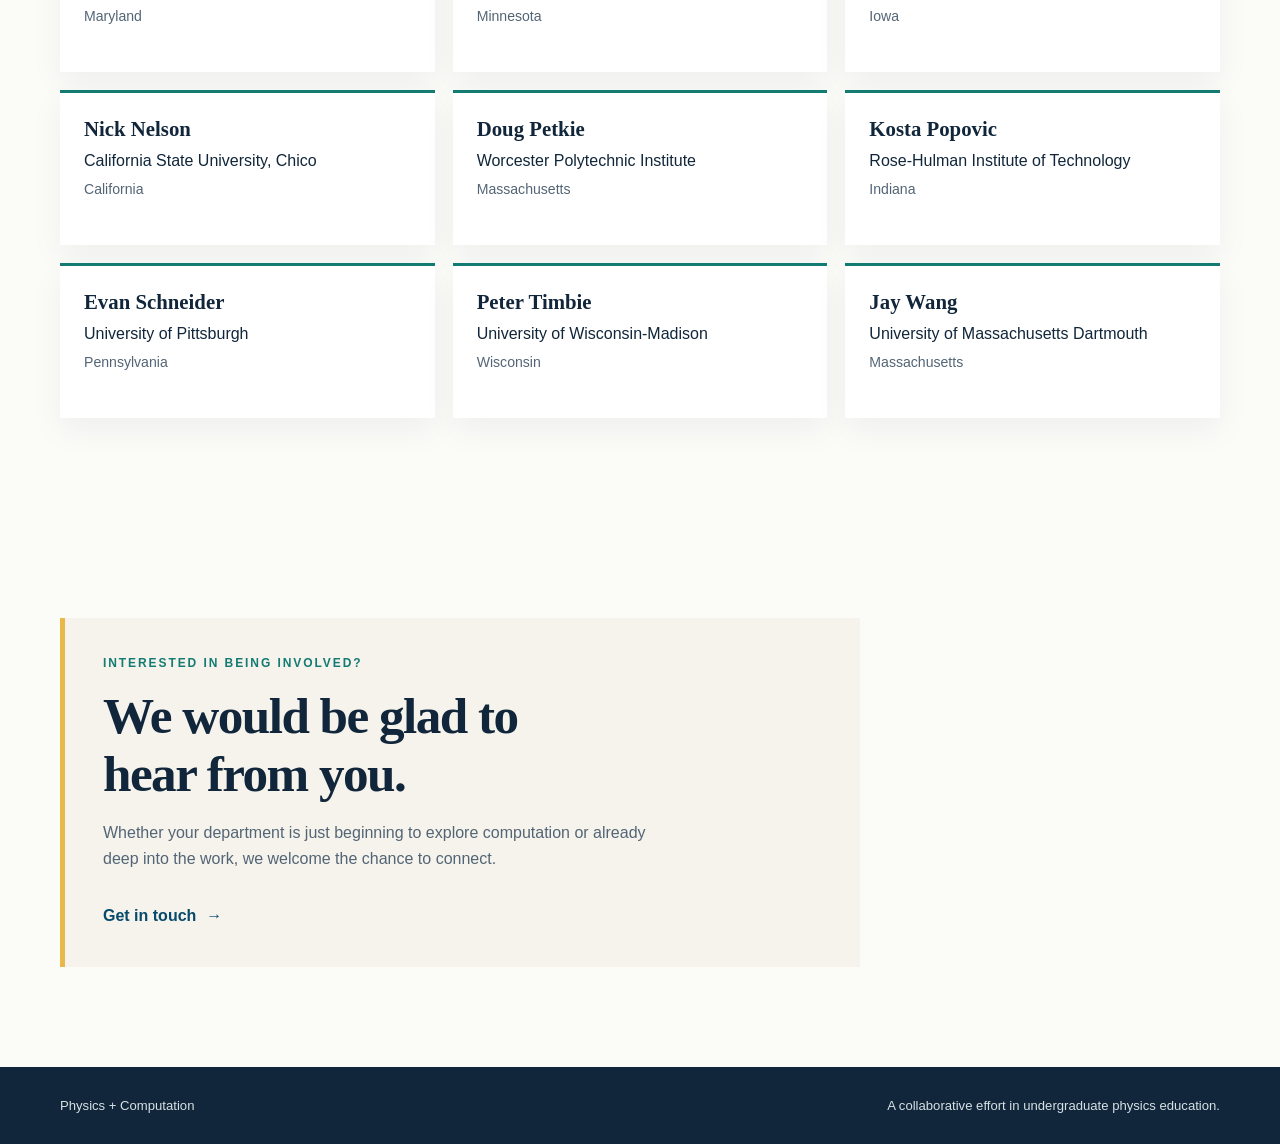
==== commit 18e8bb93: "Refine site copy and ambassador directory" ====
--- a/ambassadors.html
+++ b/ambassadors.html
@@ -53,20 +53,20 @@
         </div>
         <div class="ambassador-list">
           <article class="ambassador-card"><h3>Aaron Burger</h3><p>Bucks County Community College</p><span>Pennsylvania</span></article>
+          <article class="ambassador-card"><h3>Michael Burns-Kaurin</h3><p>Spelman College</p><span>Georgia</span></article>
           <article class="ambassador-card"><h3>Mary Crone</h3><p>Skidmore College</p><span>New York</span></article>
-          <article class="ambassador-card"><h3>Jay Wang</h3><p>University of Massachusetts Dartmouth</p><span>Massachusetts</span></article>
-          <article class="ambassador-card"><h3>Kosta Popovic</h3><p>Rose-Hulman Institute of Technology</p><span>Indiana</span></article>
+          <article class="ambassador-card"><h3>Anthony Escuadro</h3><p>Harold Washington College</p><span>Illinois</span></article>
+          <article class="ambassador-card"><h3>Kent Fisher</h3><p>Columbus State Community College</p><span>Ohio</span></article>
+          <article class="ambassador-card"><h3>Tom Giblin</h3><p>Kenyon College</p><span>Ohio</span></article>
+          <article class="ambassador-card"><h3>Carter Hall</h3><p>University of Maryland</p><span>Maryland</span></article>
           <article class="ambassador-card"><h3>Daniel Hickox-Young</h3><p>Augsburg University</p><span>Minnesota</span></article>
           <article class="ambassador-card"><h3>Jane Nachtman</h3><p>University of Iowa</p><span>Iowa</span></article>
+          <article class="ambassador-card"><h3>Nick Nelson</h3><p>California State University, Chico</p><span>California</span></article>
+          <article class="ambassador-card"><h3>Doug Petkie</h3><p>Worcester Polytechnic Institute</p><span>Massachusetts</span></article>
+          <article class="ambassador-card"><h3>Kosta Popovic</h3><p>Rose-Hulman Institute of Technology</p><span>Indiana</span></article>
+          <article class="ambassador-card"><h3>Evan Schneider</h3><p>University of Pittsburgh</p><span>Pennsylvania</span></article>
           <article class="ambassador-card"><h3>Peter Timbie</h3><p>University of Wisconsin-Madison</p><span>Wisconsin</span></article>
-          <article class="ambassador-card"><h3>Carter Hall</h3><p>University of Maryland</p><span>Maryland</span></article>
-          <article class="ambassador-card"><h3>Doug Petkie</h3><p>Worcester Polytechnic Institute</p><span>Massachusetts</span></article>
-          <article class="ambassador-card"><h3>Kent Fisher</h3><p>Columbus State Community College</p><span>Ohio</span></article>
-          <article class="ambassador-card"><h3>Tom Giblin</h3><p>Kenyon College</p><span>Ohio</span></article>
-          <article class="ambassador-card"><h3>Evan Schneider</h3><p>University of Pittsburgh</p><span>Pennsylvania</span></article>
-          <article class="ambassador-card"><h3>Anthony Escuadro</h3><p>Harold Washington College</p><span>Illinois</span></article>
-          <article class="ambassador-card"><h3>Nick Nelson</h3><p>California State University, Chico</p><span>California</span></article>
-          <article class="ambassador-card"><h3>Michael Burns-Kaurin</h3><p>Spelman College</p><span>Georgia</span></article>
+          <article class="ambassador-card"><h3>Jay Wang</h3><p>University of Massachusetts Dartmouth</p><span>Massachusetts</span></article>
         </div>
       </section>
 
--- a/styles.css
+++ b/styles.css
@@ -207,8 +207,6 @@
 .ambassador-list { display: grid; grid-template-columns: repeat(3, 1fr); gap: 18px; }
 .ambassador-list-heading { margin-bottom: 30px; }
 .ambassador-card { min-height: 155px; padding: 24px; border-top: 3px solid var(--teal); background: white; box-shadow: 0 12px 32px rgba(17, 38, 58, 0.05); }
-.ambassador-card:nth-child(3n + 2) { border-top-color: var(--blue); }
-.ambassador-card:nth-child(3n + 3) { border-top-color: var(--gold); }
 .ambassador-card h3 { margin-bottom: 10px; font-size: 1.3rem; }
 .ambassador-card p { margin-bottom: 4px; color: var(--ink); line-height: 1.4; }
 .ambassador-card span { color: var(--muted); font-size: 0.88rem; }
@@ -221,7 +219,9 @@
 
 .contact-hero { min-height: 620px; padding-top: 120px; padding-bottom: 120px; }
 .contact-hero .page-lede { max-width: 650px; }
+.contact-list { display: grid; gap: 22px; width: max-content; max-width: 100%; margin-top: 28px; }
 .contact-email { display: inline-flex; gap: 16px; align-items: center; margin-top: 28px; padding-bottom: 6px; border-bottom: 2px solid var(--gold); color: var(--blue-deep); font-family: Georgia, "Times New Roman", serif; font-size: clamp(1.3rem, 3vw, 2rem); font-weight: 700; text-decoration: none; }
+.contact-list .contact-email { margin-top: 0; }
 .contact-email:hover { color: var(--teal); }
 
 .site-footer { padding: 28px 0; color: #d6e1e5; background: var(--ink); font-size: 0.82rem; }
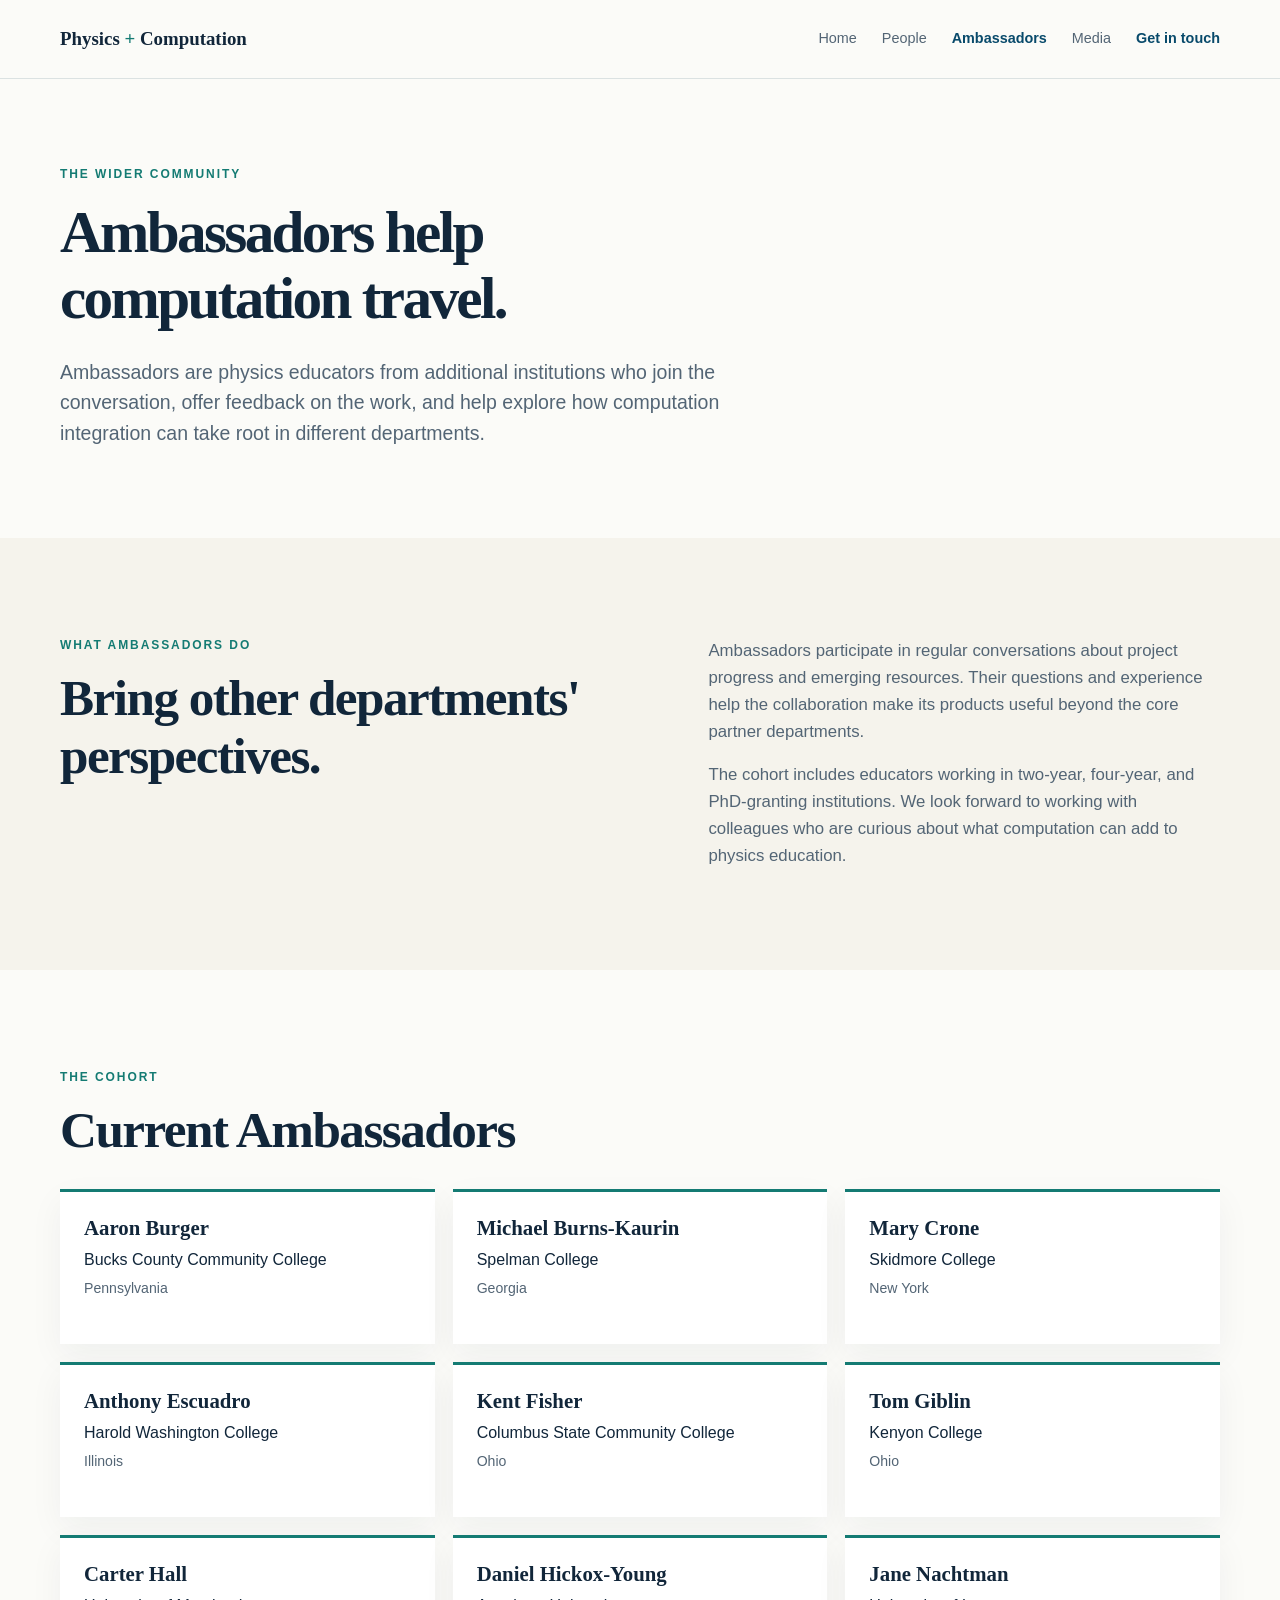
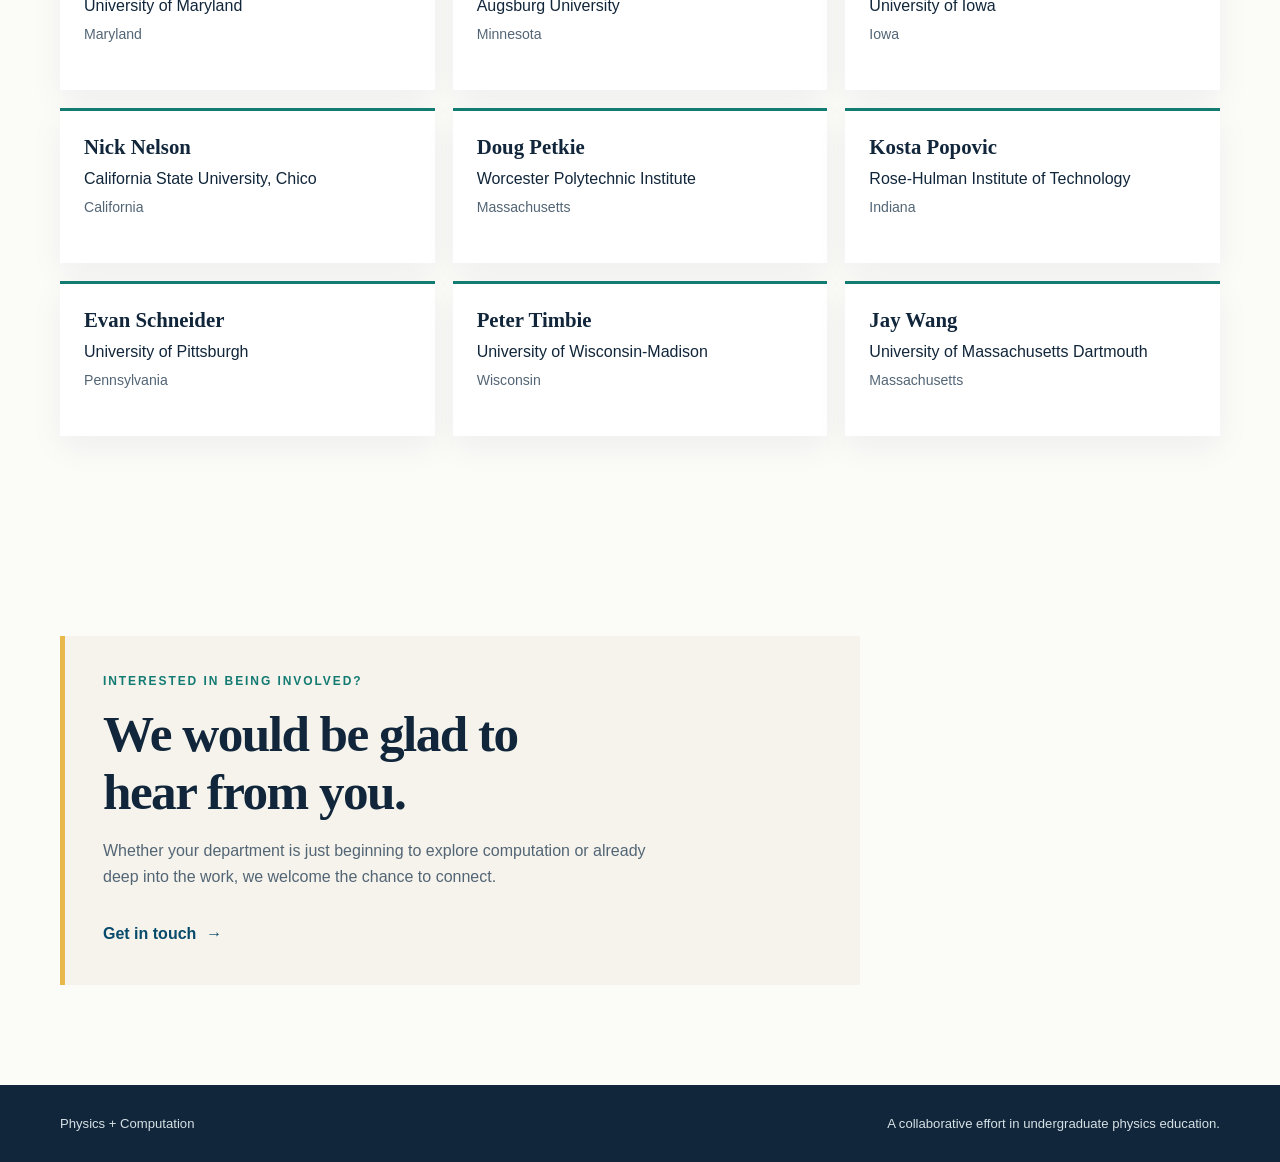
==== commit 7f83f35a: "Make hero sizing and contact icons consistent" ====
--- a/ambassadors.html
+++ b/ambassadors.html
@@ -6,7 +6,7 @@
     <meta name="description" content="Learn about the Ambassador cohort for the proposed Physics + Computation project." />
     <title>Ambassadors | Physics + Computation</title>
     <link rel="icon" href="favicon.svg" type="image/svg+xml" />
-    <link rel="stylesheet" href="styles.css" />
+    <link rel="stylesheet" href="styles.css?v=20260717" />
   </head>
   <body>
     <header class="site-header">
--- a/styles.css
+++ b/styles.css
@@ -92,7 +92,8 @@
 h2 { margin-bottom: 18px; font-size: clamp(2.15rem, 4vw, 3.6rem); letter-spacing: -0.03em; }
 h3 { margin-bottom: 12px; font-size: 1.45rem; }
 
-.hero h1 { max-width: 620px; font-size: clamp(3rem, 4.5vw, 4.45rem); }
+.hero h1, .page-hero h1, .contact-hero h1, .ambassador-hero h1 { font-size: 3.7rem; }
+.hero h1 { max-width: 620px; }
 .opportunity-heading { max-width: 600px; font-size: clamp(2rem, 3.2vw, 2.8rem); }
 
 .hero-lede, .page-lede {
@@ -182,8 +183,8 @@
 .callout-accent { border-left: 5px solid var(--gold); }
 
 .page-hero { padding-top: 88px; padding-bottom: 90px; }
-.page-hero h1, .contact-hero h1 { max-width: 760px; font-size: clamp(3.1rem, 7vw, 5.3rem); }
-.ambassador-hero h1 { max-width: 650px; font-size: clamp(2.4rem, 4vw, 3.7rem); }
+.page-hero h1, .contact-hero h1 { max-width: 760px; }
+.ambassador-hero h1 { max-width: 650px; }
 .page-hero .page-lede { max-width: 660px; margin-bottom: 0; }
 
 .leadership-grid { display: grid; grid-template-columns: repeat(3, 1fr); gap: 18px; }
@@ -220,7 +221,9 @@
 .contact-hero { min-height: 620px; padding-top: 120px; padding-bottom: 120px; }
 .contact-hero .page-lede { max-width: 650px; }
 .contact-list { display: grid; gap: 22px; width: max-content; max-width: 100%; margin-top: 28px; }
-.contact-email { display: inline-flex; gap: 16px; align-items: center; margin-top: 28px; padding-bottom: 6px; border-bottom: 2px solid var(--gold); color: var(--blue-deep); font-family: Georgia, "Times New Roman", serif; font-size: clamp(1.3rem, 3vw, 2rem); font-weight: 700; text-decoration: none; }
+.contact-email { display: inline-flex; gap: 12px; align-items: center; margin-top: 28px; padding-bottom: 6px; border-bottom: 2px solid var(--gold); color: var(--blue-deep); font-family: Georgia, "Times New Roman", serif; font-size: clamp(1.3rem, 3vw, 2rem); font-weight: 700; text-decoration: none; }
+.contact-icon { display: inline-flex; flex: 0 0 auto; width: 0.9em; height: 0.9em; align-items: center; justify-content: center; }
+.contact-icon svg { display: block; width: 100%; height: 100%; fill: none; stroke: currentColor; stroke-linecap: round; stroke-linejoin: round; stroke-width: 1.8; }
 .contact-list .contact-email { margin-top: 0; }
 .contact-email:hover { color: var(--teal); }
 
@@ -246,6 +249,7 @@
   .wordmark { font-size: 1.05rem; }
   h1 { font-size: 3.1rem; }
   h2 { font-size: 2.35rem; }
+  .hero h1, .page-hero h1, .contact-hero h1, .ambassador-hero h1 { font-size: 2.4rem; }
   .hero { padding-top: 58px; padding-bottom: 62px; }
   .hero-art { min-height: 275px; }
   .orbit-one { width: 220px; height: 110px; top: 78px; left: 34px; }
